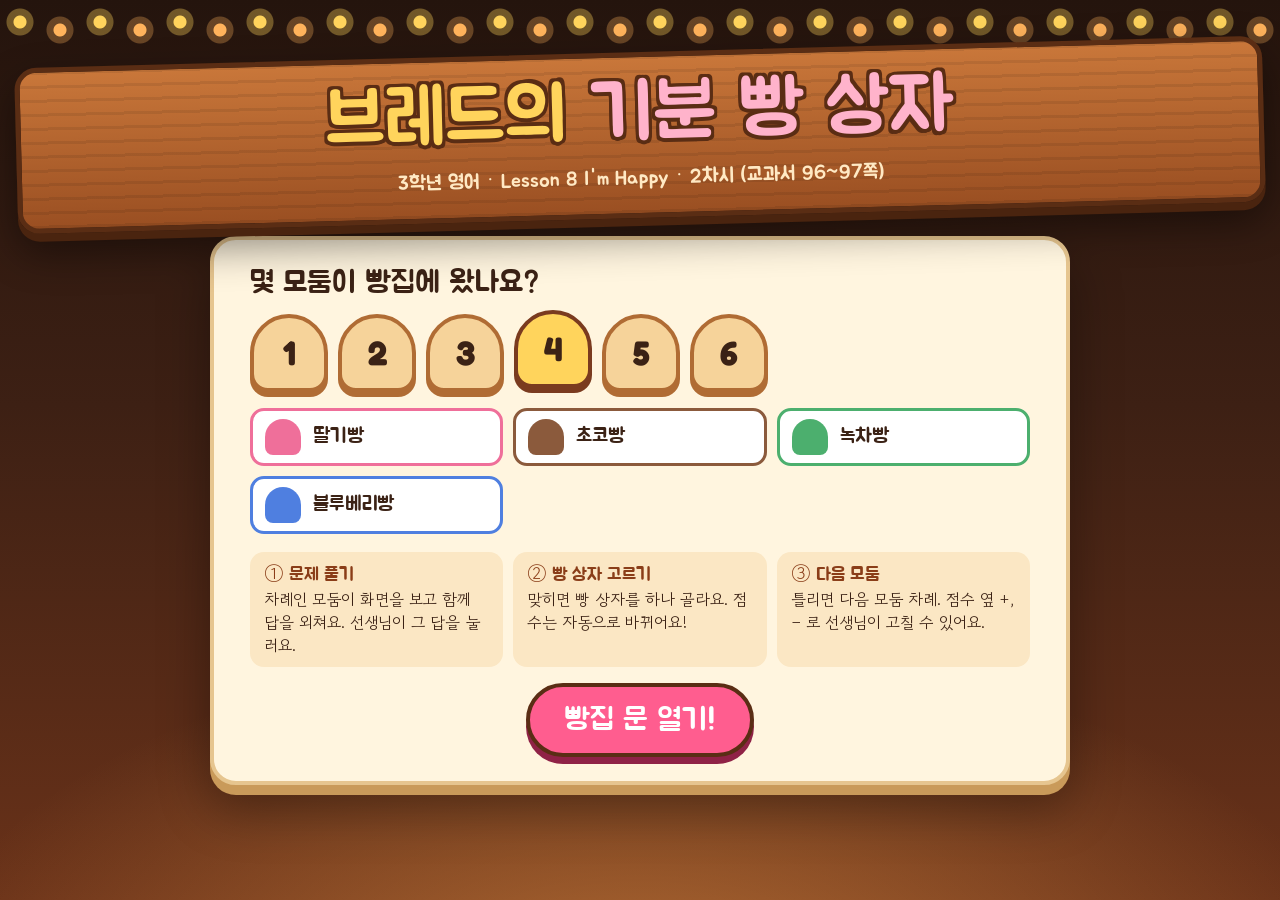
==== bread/index.html @ fdd4e578 "브레드의 기분 빵 상자: 3학년 Lesson 8 2차시 모둠 게임 (assets 폴더 이미지·소리 자동 반영) Co-Authored-By: Claude Opus 5.5 <norep" ====
<!doctype html>
<html lang="ko">
<head>
<meta charset="utf-8">
<meta name="viewport" content="width=device-width,initial-scale=1,viewport-fit=cover">
<title>브레드의 기분 빵 상자</title>
<link rel="preconnect" href="https://fonts.googleapis.com">
<link rel="preconnect" href="https://fonts.gstatic.com" crossorigin>
<link rel="stylesheet" href="https://fonts.googleapis.com/css2?family=Jua&family=Fredoka:wght@500;600;700&family=Gowun+Dodum&display=swap">
<style>
/* 이미지·소리 파일은 assets/ 폴더에 넣으면 자동으로 바뀝니다. 파일이 없으면 기본 디자인이 나옵니다. */
:root{
  --night:#2b1810;--crust:#a45a2a;--butter:#ffd45c;--cream:#fff5df;--ink:#3b2215;
  --berry:#ff5d8f;--mint:#2fbf83;--burn:#e0452f;
  --display:"Jua","Gowun Dodum",system-ui,sans-serif;
  --eng:"Fredoka","Jua",system-ui,sans-serif;
  --body:"Gowun Dodum","Jua",system-ui,sans-serif;
  color-scheme:dark;
}
*{box-sizing:border-box}
html,body{height:100%;margin:0}
body{background:var(--night);color:var(--cream);font-family:var(--body);overflow-x:hidden;
  padding-left:max(16px,env(safe-area-inset-left,0px));padding-right:max(16px,env(safe-area-inset-right,0px))}
button{font:inherit;cursor:pointer}
button:focus-visible,input:focus-visible{outline:4px solid var(--butter);outline-offset:3px}
img{max-width:100%}
[hidden]{display:none!important}

/* 배경 */
#bgLayer{position:fixed;inset:0;z-index:0;
  background:radial-gradient(ellipse 80% 55% at 50% 110%,rgba(255,170,80,.45),transparent 70%),linear-gradient(180deg,#24140d 0%,#3d2014 45%,#6a3219 100%);
  background-size:cover;background-position:center}
#bgLayer.img::after{content:"";position:absolute;inset:0;background:linear-gradient(180deg,rgba(20,10,5,.15),rgba(20,10,5,.35))}
.lights{position:fixed;inset:0 0 auto;height:46px;pointer-events:none;z-index:1;
  background:radial-gradient(circle at 20px 22px,var(--butter) 0 6px,rgba(255,212,92,.35) 7px 13px,transparent 14px) 0 0/80px 46px repeat-x,
   radial-gradient(circle at 60px 30px,#ffb35c 0 6px,rgba(255,179,92,.3) 7px 13px,transparent 14px) 0 0/80px 46px repeat-x}
body.hasBg .lights{display:none}

.screen{position:relative;z-index:2;max-width:1280px;margin:0 auto;padding-block:52px 24px;min-height:100%;display:flex;flex-direction:column;gap:18px}

/* 간판 / 로고 */
.sign{align-self:center;position:relative;padding:18px 40px 22px;border-radius:22px;
  background:repeating-linear-gradient(0deg,rgba(0,0,0,.08) 0 3px,transparent 3px 14px),linear-gradient(180deg,#c9773a,#9a4f22);
  border:5px solid #5a2d14;box-shadow:0 8px 0 #4a240f,0 18px 40px rgba(0,0,0,.45);text-align:center;transform:rotate(-1.5deg)}
.sign h1{margin:0;font-family:var(--display);font-weight:400;font-size:clamp(34px,6vw,76px);line-height:1.05;color:var(--butter);
  text-shadow:0 4px 0 #5a2d14,3px 0 0 #5a2d14,-3px 0 0 #5a2d14,0 -3px 0 #5a2d14,3px 3px 0 #5a2d14,-3px 3px 0 #5a2d14,3px -3px 0 #5a2d14,-3px -3px 0 #5a2d14}
.sign h1 .pink{color:#ffb3cb}
.sign p{margin:6px 0 0;font-family:var(--display);font-size:clamp(14px,1.8vw,20px);color:#ffe9c4}
.logoImg{align-self:center;max-height:32vh;max-width:min(760px,100%);border-radius:24px;filter:drop-shadow(0 12px 24px rgba(0,0,0,.45))}
.subLine{align-self:center;font-family:var(--display);font-size:clamp(16px,2vw,22px);background:rgba(43,24,16,.75);padding:6px 18px;border-radius:999px}

/* 설정 */
.panel{background:var(--cream);color:var(--ink);border-radius:26px;padding:24px clamp(16px,3vw,36px);border:4px solid #e6c58f;
  box-shadow:0 10px 0 #c99a5a,0 24px 50px rgba(0,0,0,.35);width:min(860px,100%);align-self:center}
.panel h2{font-family:var(--display);font-weight:400;font-size:clamp(22px,2.6vw,30px);margin:0 0 12px}
.countRow{display:flex;flex-wrap:wrap;gap:10px}
.countBtn{width:clamp(56px,8vw,78px);aspect-ratio:1;border-radius:50% 50% 18px 18px;border:4px solid #b06c34;background:#f6d39a;
  font-family:var(--eng);font-weight:700;font-size:clamp(24px,3vw,34px);color:var(--ink);box-shadow:0 5px 0 #b06c34}
.countBtn[aria-pressed="true"]{background:var(--butter);border-color:#7a3b1f;box-shadow:0 5px 0 #7a3b1f;transform:translateY(-4px)}
.names{display:grid;grid-template-columns:repeat(auto-fill,minmax(220px,1fr));gap:10px;margin-top:16px}
.names label{display:flex;align-items:center;gap:10px;background:#fff;border-radius:14px;padding:8px 12px;border:3px solid var(--c)}
.names .dot{width:36px;height:36px;border-radius:50% 50% 8px 8px;background:var(--c);flex:none;overflow:hidden;display:grid;place-items:center}
.names .dot img{width:100%;height:100%;object-fit:cover}
.names input{flex:1;min-width:0;border:0;font-family:var(--display);font-size:20px;color:var(--ink);background:transparent}
.rules{display:grid;grid-template-columns:repeat(auto-fit,minmax(200px,1fr));gap:10px;margin:18px 0 6px;padding:0;list-style:none}
.rules li{background:#fbe7c4;border-radius:14px;padding:10px 14px;font-size:16px;line-height:1.45}
.rules b{font-family:var(--display);font-weight:400;font-size:18px;display:block;color:#8a3d18}
.startRow{display:flex;flex-wrap:wrap;gap:12px;justify-content:center;margin-top:16px}
.bigBtn{font-family:var(--display);font-size:clamp(22px,2.6vw,30px);padding:14px 34px;border-radius:999px;border:4px solid #5a2d14;background:var(--berry);color:#fff;box-shadow:0 7px 0 #8f2246}
.bigBtn:active{transform:translateY(5px);box-shadow:0 2px 0 #8f2246}
.bigBtn.alt{background:#f6d39a;color:var(--ink);box-shadow:0 7px 0 #b06c34;border-color:#b06c34}

/* 게임 */
.topBar{display:flex;flex-wrap:wrap;align-items:center;justify-content:space-between;gap:10px}
.miniSign{font-family:var(--display);font-size:clamp(20px,2.4vw,28px);color:var(--butter);padding:6px 18px;border-radius:12px;
  background:linear-gradient(180deg,#c9773a,#9a4f22);border:3px solid #5a2d14;box-shadow:0 4px 0 #4a240f}
.miniSign img{display:block;height:56px;width:auto}
.miniSign.hasImg{padding:0;background:none;border:0;box-shadow:none}
.tools{display:flex;flex-wrap:wrap;gap:8px}
.tool{font-family:var(--display);font-size:17px;padding:8px 16px;border-radius:999px;border:3px solid #e6c58f;background:rgba(43,24,16,.7);color:var(--cream)}
.tool:hover{background:rgba(90,45,20,.85)}

.teams{display:grid;grid-template-columns:repeat(var(--n,4),minmax(0,1fr));gap:12px;margin-top:10px}
.team{position:relative;background:var(--c);color:#fff;border-radius:46% 46% 18px 18px/38% 38% 18px 18px;padding:12px 8px 10px;text-align:center;
  border:4px solid rgba(0,0,0,.25);box-shadow:0 6px 0 rgba(0,0,0,.3);transition:transform .2s,box-shadow .2s;min-width:0}
.team .tok{width:46px;height:46px;margin:0 auto 2px;border-radius:50%;overflow:hidden;background:rgba(255,255,255,.85);border:3px solid #fff}
.team .tok img{width:100%;height:100%;object-fit:cover}
.team .tName{font-family:var(--display);font-size:clamp(15px,1.6vw,21px);white-space:nowrap;overflow:hidden;text-overflow:ellipsis;text-shadow:0 2px 0 rgba(0,0,0,.25)}
.team .tScore{font-family:var(--eng);font-weight:700;font-size:clamp(34px,4.4vw,58px);line-height:1;font-variant-numeric:tabular-nums;text-shadow:0 3px 0 rgba(0,0,0,.25)}
.team .adj{display:flex;justify-content:center;gap:6px;margin-top:4px}
.team .adj button{width:30px;height:30px;border-radius:50%;border:2px solid rgba(255,255,255,.8);background:rgba(0,0,0,.18);color:#fff;font-family:var(--eng);font-weight:700;font-size:18px;line-height:1}
.team.now{transform:translateY(-8px) scale(1.04);box-shadow:0 0 0 5px var(--butter),0 0 34px 8px rgba(255,212,92,.65),0 10px 0 rgba(0,0,0,.3)}
.team.now::before{content:"우리 차례!";position:absolute;top:-16px;left:50%;transform:translateX(-50%);background:var(--butter);color:var(--ink);
  font-family:var(--display);font-size:15px;padding:2px 12px;border-radius:999px;white-space:nowrap;border:2px solid #5a2d14;z-index:2}
.pop{position:absolute;top:30%;left:50%;transform:translateX(-50%);font-family:var(--eng);font-weight:700;font-size:40px;color:var(--butter);
  text-shadow:0 3px 0 #5a2d14;pointer-events:none;animation:floatUp 1.2s ease-out forwards}
@keyframes floatUp{from{opacity:1;transform:translate(-50%,0)}to{opacity:0;transform:translate(-50%,-70px)}}

.stage{flex:1;display:flex;align-items:flex-start;justify-content:center}
.order{position:relative;width:min(1120px,100%);background:var(--cream);color:var(--ink);border-radius:26px;
  padding:20px clamp(16px,3vw,36px) 24px;border:4px solid #e6c58f;box-shadow:0 10px 0 #c99a5a,0 26px 60px rgba(0,0,0,.4);display:grid;gap:14px}
.qHead{display:flex;flex-wrap:wrap;align-items:center;gap:10px;justify-content:space-between}
.tag{font-family:var(--display);font-size:clamp(18px,2vw,24px);background:var(--c,#8a3d18);color:#fff;padding:5px 18px;border-radius:999px}
.qNo{font-family:var(--display);color:#9a6a45;font-size:18px}
.qMain{display:flex;gap:20px;align-items:center}
.host{flex:none;width:clamp(120px,15vw,200px);aspect-ratio:1;border-radius:24px;overflow:hidden;background:#fbe7c4;border:4px solid #e6c58f}
.host img{width:100%;height:100%;object-fit:cover}
.qBody{flex:1;min-width:0;display:grid;gap:10px}
.prompt{font-family:var(--display);font-size:clamp(26px,3.4vw,44px);line-height:1.3;text-align:center;text-wrap:balance;margin:0}
.prompt .en{font-family:var(--eng);font-weight:600}
.visual{display:flex;flex-wrap:wrap;justify-content:center;align-items:center;gap:4px;font-size:clamp(56px,8vw,104px);line-height:1.1;min-height:1.2em;text-align:center}
.visual.count{font-size:clamp(40px,5vw,62px);max-width:820px;margin:0 auto}
.visual.spell{font-family:var(--eng);font-weight:700;letter-spacing:.18em;font-size:clamp(48px,7vw,92px)}
.visual.word{font-family:var(--eng);font-weight:700;font-size:clamp(48px,7vw,88px);color:#8a3d18}
.listen{justify-self:center;font-family:var(--display);font-size:22px;padding:10px 26px;border-radius:999px;border:3px solid #5a2d14;background:var(--butter);color:var(--ink);box-shadow:0 5px 0 #b07a1c}
.said{text-align:center;font-family:var(--eng);font-weight:600;font-size:26px;color:#8a3d18}
.opts{display:grid;grid-template-columns:repeat(2,minmax(0,1fr));gap:12px}
.opt{display:flex;align-items:center;gap:14px;text-align:left;padding:14px 18px;border-radius:18px;border:4px solid #d9b07a;background:#fff;color:var(--ink);box-shadow:0 6px 0 #d9b07a;min-width:0}
.opt:hover{transform:translateY(-2px)}
.opt .k{flex:none;width:44px;height:44px;border-radius:50%;display:grid;place-items:center;font-family:var(--eng);font-weight:700;font-size:24px;color:#fff;background:var(--kc)}
.opt .v{font-family:var(--eng);font-weight:600;font-size:clamp(22px,2.7vw,34px);line-height:1.2;min-width:0;overflow-wrap:anywhere}
.opt .v.ko{font-family:var(--display);font-weight:400}
.opt .v.emo{font-size:clamp(40px,5vw,62px)}
.opt.right{background:#d8f7e8;border-color:var(--mint);box-shadow:0 6px 0 var(--mint)}
.opt.wrong{background:#ffe0da;border-color:var(--burn);box-shadow:0 6px 0 var(--burn);animation:shake .4s}
.opt.dim{opacity:.45}
.opts.locked .opt{pointer-events:none}
@keyframes shake{25%{transform:translateX(-8px)}50%{transform:translateX(8px)}75%{transform:translateX(-5px)}}
.result{display:flex;align-items:center;justify-content:center;gap:16px;flex-wrap:wrap}
.react{width:clamp(90px,10vw,140px);aspect-ratio:1;border-radius:20px;overflow:hidden}
.react img{width:100%;height:100%;object-fit:cover}
.verdict{font-family:var(--display);font-size:clamp(26px,3.4vw,40px);text-align:center;margin:0}
.verdict.good{color:var(--mint)}.verdict.bad{color:var(--burn)}
.qFoot{display:flex;flex-wrap:wrap;gap:10px;justify-content:center}
.small{font-family:var(--display);font-size:18px;padding:8px 18px;border-radius:999px;border:3px solid #d9b07a;background:#fbe7c4;color:var(--ink)}
.go{font-family:var(--display);font-size:clamp(20px,2.4vw,28px);padding:12px 30px;border-radius:999px;border:4px solid #5a2d14;background:var(--berry);color:#fff;box-shadow:0 6px 0 #8f2246}
.go.mint{background:var(--mint);box-shadow:0 6px 0 #1b7a52}

/* 상자 */
.overlay{position:fixed;inset:0;z-index:20;background:rgba(30,15,8,.88);background-size:cover;background-position:center;display:flex;align-items:center;justify-content:center;
  padding:max(16px,env(safe-area-inset-top,0px)) max(16px,env(safe-area-inset-right,0px)) max(16px,env(safe-area-inset-bottom,0px)) max(16px,env(safe-area-inset-left,0px));overflow-y:auto}
.overlay.img{background-blend-mode:multiply;background-color:rgba(60,30,15,.55)}
.ovInner{width:min(1100px,100%);display:flex;flex-direction:column;gap:18px;align-items:center}
.ovTitle{font-family:var(--display);font-size:clamp(28px,4vw,52px);color:var(--butter);text-align:center;margin:0;text-shadow:0 4px 0 #5a2d14}
.ovSub{font-family:var(--display);font-size:clamp(18px,2vw,26px);color:#ffe9c4;margin:0;text-align:center;text-shadow:0 2px 0 rgba(0,0,0,.5)}
.boxes{display:grid;grid-template-columns:repeat(3,minmax(0,1fr));gap:clamp(12px,2vw,26px);width:100%}
.box{position:relative;aspect-ratio:1/0.82;border:0;background:none;padding:0}
.box .body{position:absolute;inset:22% 4% 0;border-radius:12px;background:var(--bc);border:4px solid rgba(0,0,0,.28);box-shadow:0 8px 0 rgba(0,0,0,.3);
  background-image:linear-gradient(90deg,transparent 44%,rgba(255,255,255,.85) 44% 56%,transparent 56%)}
.box .lid{position:absolute;inset:8% 0 auto;height:22%;border-radius:10px;background:var(--bc);border:4px solid rgba(0,0,0,.28);filter:brightness(1.08);
  background-image:linear-gradient(90deg,transparent 44%,rgba(255,255,255,.85) 44% 56%,transparent 56%);transform-origin:50% 100%;transition:transform .5s cubic-bezier(.5,-.4,.4,1.4)}
.box .pic{position:absolute;inset:0;display:none}
.box .pic img{width:100%;height:100%;object-fit:contain;filter:drop-shadow(0 8px 10px rgba(0,0,0,.4))}
.box.useImg .body,.box.useImg .lid{display:none}
.box.useImg .pic{display:block}
.box .no{position:absolute;inset:22% 4% 0;display:grid;place-items:center;font-family:var(--eng);font-weight:700;font-size:clamp(40px,6vw,78px);color:#fff;text-shadow:0 4px 0 rgba(0,0,0,.45)}
.box.useImg .no{inset:auto auto 4% 50%;transform:translateX(-50%);width:clamp(46px,5vw,64px);height:clamp(46px,5vw,64px);border-radius:50%;background:var(--bc);border:4px solid #fff;font-size:clamp(24px,3vw,36px)}
.box .prz{position:absolute;inset:10% 15% 18%;display:none;place-items:center;font-size:clamp(46px,7vw,90px)}
.box .prz img{max-width:100%;max-height:100%;object-fit:contain;border-radius:18px}
.box.open .prz{display:grid}
.box.open .no{display:none}
.box:not([disabled]):hover .lid{transform:translateY(-6px) rotate(-3deg)}
.box:not([disabled]){animation:wobble 2.6s ease-in-out infinite}
.box:nth-child(2){animation-delay:.3s}.box:nth-child(3){animation-delay:.6s}.box:nth-child(4){animation-delay:.9s}.box:nth-child(5){animation-delay:1.2s}.box:nth-child(6){animation-delay:1.5s}
@keyframes wobble{0%,48%,60%,100%{transform:rotate(0)}52%{transform:rotate(-2deg)}56%{transform:rotate(2deg)}}
.box.open .lid{transform:translateY(-60%) rotate(-24deg)}
.box.peek{opacity:.5;filter:saturate(.4)}
.box .lbl{position:absolute;left:0;right:0;bottom:-8px;font-family:var(--display);font-size:clamp(14px,1.6vw,20px);color:#fff;text-shadow:0 2px 0 rgba(0,0,0,.6)}
.prize{background:var(--cream);color:var(--ink);border-radius:24px;padding:16px 28px;text-align:center;border:4px solid var(--butter);box-shadow:0 8px 0 #b07a1c;
  animation:popIn .45s cubic-bezier(.3,1.6,.5,1);display:flex;align-items:center;gap:18px}
.prize .pi{font-size:64px;line-height:1;width:110px;height:110px;display:grid;place-items:center;flex:none}
.prize .pi img{width:100%;height:100%;object-fit:contain;border-radius:16px}
.prize .pt{font-family:var(--display);font-size:clamp(30px,4vw,48px)}
.prize .pd{font-family:var(--display);font-size:20px;color:#8a3d18}
@keyframes popIn{from{transform:scale(.4);opacity:0}to{transform:scale(1);opacity:1}}
.pickRow{display:flex;flex-wrap:wrap;gap:12px;justify-content:center}
.pickBtn{position:relative;font-family:var(--display);font-size:clamp(16px,1.8vw,22px);padding:10px 16px;border-radius:18px;border:4px solid rgba(0,0,0,.3);background:var(--c);color:#fff;box-shadow:0 6px 0 rgba(0,0,0,.35);transition:transform .08s,box-shadow .08s}
.pickBtn span{font-family:var(--eng);font-weight:700;margin-left:8px}
.pickBtn.me{outline:4px dashed var(--butter);outline-offset:3px}
.pickBtn.hit{transform:scale(1.14);box-shadow:0 0 0 5px #fff,0 0 30px 8px rgba(255,212,92,.8)}
.pickBtn em{position:absolute;top:-22px;right:-8px;font-style:normal;font-family:var(--eng);font-weight:700;font-size:22px;color:var(--butter);background:#5a2d14;padding:0 10px;border-radius:999px}

/* 끝 */
.podium{display:flex;flex-wrap:wrap;justify-content:center;align-items:flex-end;gap:14px;width:100%}
.pod{width:min(170px,44vw);text-align:center}
.pod .bread{background:var(--c);border-radius:50% 50% 16px 16px/40% 40% 16px 16px;padding:16px 8px;border:4px solid rgba(0,0,0,.25);box-shadow:0 6px 0 rgba(0,0,0,.3)}
.pod .rank{font-family:var(--display);font-size:28px;color:var(--butter);text-shadow:0 3px 0 #5a2d14}
.pod .trophy{width:120px;margin:0 auto 6px}
.pod .nm{font-family:var(--display);font-size:20px}
.pod .sc{font-family:var(--eng);font-weight:700;font-size:44px;line-height:1}
.pod.first .bread{padding-block:34px;box-shadow:0 0 0 5px var(--butter),0 0 40px rgba(255,212,92,.7)}

/* 오프닝 영상 */
#introLayer{background:#000}
#introLayer video{max-width:100%;max-height:82vh;border-radius:18px}

.sprinkle{position:fixed;top:-20px;width:10px;height:22px;border-radius:6px;z-index:30;pointer-events:none;animation:fall linear forwards}
@keyframes fall{to{transform:translateY(110vh) rotate(720deg)}}
@media (max-width:760px){.opts{grid-template-columns:1fr}.teams{grid-template-columns:repeat(3,minmax(0,1fr))}.boxes{grid-template-columns:repeat(2,minmax(0,1fr))}.qMain{flex-direction:column}}
@media (prefers-reduced-motion:reduce){*,*::before,*::after{animation:none!important;transition:none!important}}
</style>
</head>
<body>
<div id="bgLayer"></div>
<div class="lights" aria-hidden="true"></div>

<section class="screen" id="setup">
  <div id="setupLogo"><div class="sign"><h1>브레드의 <span class="pink">기분 빵 상자</span></h1><p>3학년 영어 · Lesson 8 I'm Happy · 2차시 (교과서 96~97쪽)</p></div></div>
  <div class="panel">
    <h2>몇 모둠이 빵집에 왔나요?</h2>
    <div class="countRow" id="countRow" role="group" aria-label="모둠 수"></div>
    <div class="names" id="names"></div>
    <ul class="rules">
      <li><b>① 문제 풀기</b>차례인 모둠이 화면을 보고 함께 답을 외쳐요. 선생님이 그 답을 눌러요.</li>
      <li><b>② 빵 상자 고르기</b>맞히면 빵 상자를 하나 골라요. 점수는 자동으로 바뀌어요!</li>
      <li><b>③ 다음 모둠</b>틀리면 다음 모둠 차례. 점수 옆 +, − 로 선생님이 고칠 수 있어요.</li>
    </ul>
    <div class="startRow">
      <button class="bigBtn alt" id="introBtn" hidden>오프닝 영상</button>
      <button class="bigBtn alt" id="resumeBtn" hidden>지난 게임 이어 하기</button>
      <button class="bigBtn" id="startBtn">빵집 문 열기!</button>
    </div>
  </div>
</section>

<section class="screen" id="game" hidden>
  <div class="topBar">
    <div class="miniSign" id="miniSign">브레드의 기분 빵 상자</div>
    <div class="tools">
      <button class="tool" id="musicBtn">음악 끄기</button>
      <button class="tool" id="nextTeamBtn">차례 넘기기</button>
      <button class="tool" id="toSetupBtn">처음 화면</button>
      <button class="tool" id="endBtn">게임 끝내기</button>
    </div>
  </div>
  <div class="teams" id="teams"></div>
  <div class="stage">
    <article class="order">
      <div class="qHead"><span class="tag" id="qTag"></span><span class="qNo" id="qNo"></span></div>
      <div class="qMain">
        <div class="host" id="host" hidden></div>
        <div class="qBody">
          <p class="prompt" id="prompt"></p>
          <div class="visual" id="visual"></div>
          <button class="listen" id="listenBtn" hidden>🔊 다시 듣기</button>
          <div class="said" id="said" hidden></div>
        </div>
      </div>
      <div class="opts" id="opts"></div>
      <div class="result"><div class="react" id="react" hidden></div><p class="verdict" id="verdict"></p></div>
      <div class="qFoot" id="qFoot"></div>
    </article>
  </div>
</section>

<section class="screen" id="end" hidden>
  <div id="endLogo"><div class="sign"><h1>오늘의 <span class="pink">최고 빵집</span></h1><p>모두 맛있게 잘 구웠어요! I'm happy!</p></div></div>
  <div class="podium" id="podium"></div>
  <div class="startRow">
    <button class="bigBtn alt" id="backGameBtn">게임으로 돌아가기</button>
    <button class="bigBtn" id="newGameBtn">새 게임</button>
  </div>
</section>

<div class="overlay" id="boxLayer" hidden>
  <div class="ovInner">
    <h2 class="ovTitle" id="boxTitle"></h2>
    <p class="ovSub" id="boxSub"></p>
    <div class="boxes" id="boxes"></div>
    <div id="prizeArea" style="display:flex;flex-direction:column;gap:14px;align-items:center"></div>
  </div>
</div>

<div class="overlay" id="introLayer" hidden>
  <div class="ovInner">
    <video id="introVideo" playsinline></video>
    <button class="bigBtn" id="introSkip">건너뛰기</button>
  </div>
</div>

<script>
/* =========================================================
   파일 이름 목록 (assets 폴더) — 확장자는 png/jpg/webp, mp3/wav 아무거나
   ========================================================= */
const A='assets/';
const EXT_I=['png','jpg','jpeg','webp'],EXT_A=['mp3','wav','m4a','ogg'];

/* 문제 종류 — 주인공 이름을 넣은 문제 이름 */
const CAT={
 emotion:{t:'브레드의 손님 기분 읽기',c:'#ef6f9a',host:'q_emotion'},
 number:{t:'윌크의 빵 개수 세기',c:'#e8a91f',host:'q_number'},
 talk:{t:'초코의 말풍선 채우기',c:'#4f7fe0',host:'q_talk'},
 listen:{t:'소시지의 귓속말 듣기',c:'#9a62d6',host:'q_listen'},
 spell:{t:'브레드의 철자 다듬기',c:'#4caf6e',host:'q_spell'},
 meaning:{t:'윌크의 단어 사전',c:'#c56a2d',host:'q_meaning'},
 real:{t:'초코와 추석 놀이터 탐험',c:'#d6455f',host:'q_realtalk'},
 song:{t:'소시지의 노래방',c:'#2c9aa8',host:'q_song'},
 world:{t:'브레드의 세계 생일 여행',c:'#7a5230',host:'q_world'}
};
const TEAM_COLORS=['#ef6f9a','#8b5a3c','#4caf6e','#4f7fe0','#e8a91f','#9a62d6'];
const TEAM_DEFAULT=['딸기빵','초코빵','녹차빵','블루베리빵','치즈빵','고구마빵'];
const KEY_COLORS=['#ef6f9a','#4f7fe0','#e8a91f','#4caf6e'];
const VOICE={"I'm tired.":'voice_tired',"I'm angry.":'voice_angry',"I'm hungry.":'voice_hungry',"I'm sad.":'voice_sad',
 "I'm eight years old.":'voice_eight',"I'm six years old.":'voice_six',"How old are you?":'voice_howold'};

// [종류, 문제, 그림, 들려줄 말, 정답, 오답, 오답, 오답]
const Q=[
['emotion','손님의 기분은 어떨까요?','😊','','happy','sad','angry','tired'],
['emotion','손님의 기분은 어떨까요?','😢','','sad','happy','hungry','tired'],
['emotion','손님의 기분은 어떨까요?','😡','','angry','happy','sad','hungry'],
['emotion','손님의 상태는 어떨까요?','🥱','','tired','angry','happy','hungry'],
['emotion','꼬르륵~ 손님의 상태는?','😋🍔','','hungry','tired','sad','angry'],
['emotion','그림에 알맞은 문장은?','😴','',"I'm tired.","I'm happy.","I'm angry.","I'm hungry."],
['emotion','그림에 알맞은 문장은?','😭','',"I'm sad.","I'm hungry.","I'm happy.","I'm tired."],
['emotion','그림에 알맞은 문장은?','🥳🎂','',"I'm happy.","I'm sad.","I'm tired.","I'm angry."],
['emotion','그림에 알맞은 문장은?','😤','',"I'm angry.","I'm happy.","I'm hungry.","I'm sad."],
['number','크루아상은 몇 개일까요?','🥐×7','','seven','six','eight','nine'],
['number','컵케이크는 몇 개일까요?','🧁×9','','nine','ten','eight','seven'],
['number','도넛은 몇 개일까요?','🍩×6','','six','seven','eight','nine'],
['number','쿠키는 몇 개일까요?','🍪×10','','ten','nine','six','eight'],
['number','초가 몇 개? 몇 살일까요?','🕯️×8','',"I'm eight years old.","I'm six years old.","I'm ten years old.","I'm nine years old."],
['number','숫자를 영어로 말해요!','#7','','seven','six','ten','eight'],
['number','숫자를 영어로 말해요!','#9','','nine','six','ten','eight'],
['number','숫자를 영어로 말해요!','#6','','six','seven','nine','ten'],
['number','사과 10개를 두 친구에게 똑같이! 한 명에게 몇 개?','🍎×10','','five','two','ten','six'],
['talk',"A: <span class='en'>How old are you?</span><br>B: ______",'🎂','',"I'm nine years old.","I'm happy.","Thank you.","Happy birthday!"],
['talk',"A: <span class='en'>I'm hungry.</span><br>B: (나도 배고파!) ______",'🍙','',"I'm hungry, too.","I'm tired, too.","I'm sad.","Thank you."],
['talk',"A: <span class='en'>I'm tired.</span><br>B: (나도 피곤해!) ______",'💤','',"I'm tired, too.","I'm happy, too.","I'm angry.","How old are you?"],
['talk',"A: <span class='en'>I'm happy.</span><br>B: (나도 행복해!) ______",'😊','',"I'm happy, too.","I'm sad, too.","I'm hungry, too.","I'm ten years old."],
['talk',"A: ______<br>B: <span class='en'>I'm seven years old.</span>",'❓','',"How old are you?","Happy birthday!","I'm hungry.","Thank you."],
['talk',"A: <span class='en'>Happy birthday!</span><br>B: <span class='en'>Thank you. I'm ______.</span>",'🎁','','happy','sad','angry','tired'],
['listen','잘 듣고 알맞은 얼굴을 골라요!','🔊',"I'm tired.",'🥱','😊','😡','😢'],
['listen','잘 듣고 알맞은 얼굴을 골라요!','🔊',"I'm angry.",'😡','😊','🥱','😢'],
['listen','잘 듣고 알맞은 얼굴을 골라요!','🔊',"I'm hungry.",'😋','😢','😡','🥱'],
['listen','잘 듣고 알맞은 얼굴을 골라요!','🔊',"I'm sad.",'😢','😊','😡','😋'],
['listen','잘 듣고 몇 살인지 골라요!','🔊',"I'm eight years old.",'8','6','9','10'],
['listen','잘 듣고 몇 살인지 골라요!','🔊',"I'm six years old.",'6','7','8','10'],
['listen','잘 듣고 이 말의 뜻을 골라요!','🔊',"How old are you?",'너는 몇 살이니?','너는 기분이 어때?','생일 축하해!','나는 배고파.'],
['spell','빈칸에 들어갈 알파벳은?','h _ n g r y','','u','a','o','e'],
['spell','빈칸에 들어갈 알파벳은?','t i r _ d','','e','a','i','o'],
['spell','빈칸에 들어갈 알파벳은?','s _ v e n','','e','i','a','u'],
['spell','빈칸에 들어갈 알파벳은?','a n _ r y','','g','j','k','p'],
['meaning','이 단어의 뜻은?','@tired','','피곤한','배고픈','화난','슬픈'],
['meaning','이 단어의 뜻은?','@hungry','','배고픈','행복한','피곤한','화난'],
['meaning','이 단어의 뜻은?','@angry','','화난','슬픈','배고픈','행복한'],
['real','레오는 제기를 몇 번 찼을까요?','🦶','','ten','seven','nine','six'],
['real',"진행 요원: <span class='en'>How old are you?</span><br>레오: <span class='en'>I'm ______ years old.</span>",'👦','','nine','seven','ten','eight'],
['real','레오 여동생은 몇 살이라고 했나요?','👧','','seven','nine','six','ten'],
['real',"제기차기가 끝난 뒤 하나 여동생:<br><span class='en'>I'm hungry, too. I'm ______.</span>",'👧','','tired','happy','angry','sad'],
['real','선물(윷놀이 세트)을 받은 레오는 뭐라고 했나요?','🎁','',"Wow, thank you! I'm happy.","I'm sad.","I'm angry.","I'm seven years old."],
['real','하나가 떡 가게에서 좋아하냐고 물어본 것은?','🏮','','송편 (songpyeon)','케이크','피자','아이스크림'],
['song',"노래 속 행복한 괴물:<br><span class='en'>Seven, seven. I'm ______ years old.</span>",'🎵','','seven','six','eight','ten'],
['song','노래 속 배고픈(hungry) 괴물은 몇 살?','🎵','','ten','seven','nine','eight'],
['world','우리나라에서 생일에 먹는 국은?','🍲','','미역국','된장국','떡국','김치찌개'],
['world','호주 생일 파티에 나오는, 식빵에 버터를 바르고 알록달록 설탕을 뿌린 빵은?','🍞','','페어리브레드','바게트','크루아상','마카롱'],
['world','캐나다에서는 생일을 맞은 아이의 코에 무엇을 바를까요?','👃','','버터','케첩','치약','물감'],
['world','멕시코 생일 파티에서 막대로 쳐서 사탕을 꺼내는 종이 인형은?','🎉','','피냐타','마트료시카','곰 인형','허수아비']
];

const PRIZES=[
 {k:'p1',w:4,ic:'🥐',t:'+1점',d:'브레드가 크루아상을 구워 줬어요!'},
 {k:'p2',w:3,ic:'🍰',t:'+2점',d:'윌크가 딸기 케이크를 배달했어요!'},
 {k:'p3',w:1,ic:'🎂',t:'+3점',d:'초코가 왕 생일 케이크를 가져왔어요!'},
 {k:'x2',w:1,ic:'✨',t:'점수 2배!',d:'반죽이 두 배로 부풀었어요!'},
 {k:'steal',w:2,ic:'🧺',t:'1점 가져오기',d:'소시지가 몰래 빵 하나를 가져와요!'},
 {k:'stealTop',w:1,ic:'🥖',t:'1등 빵 1점 쏙!',d:'1등 모둠에게서 1점을 가져와요'},
 {k:'swap',w:1,ic:'🔄',t:'점수 바꾸기',d:'무작위 모둠과 점수가 바뀌어요'},
 {k:'swapTop',w:1,ic:'👑',t:'1등과 바꾸기',d:'1등 모둠과 점수가 바뀌어요'},
 {k:'swapLow',w:1,ic:'🌀',t:'꼴등과 바꾸기',d:'으악! 꼴등 모둠과 점수가 바뀌어요'},
 {k:'all',w:1,ic:'🎁',t:'모두 +1점',d:'빵집에서 모든 모둠에게 빵을 쏴요!'},
 {k:'m1',w:2,ic:'🔥',t:'−1점',d:'앗, 오븐에서 빵이 탔어요!'},
 {k:'zero',w:2,ic:'📦',t:'꽝!',d:'텅 빈 상자예요'},
 {k:'again',w:1,ic:'🔔',t:'한 번 더!',d:'우리 모둠이 한 문제 더 풀어요'}
];
const BOX_COLORS=['#ef8fb0','#f2b94a','#7cc6a0','#8fb0f0','#c99af0','#f08a5d'];

/* ---------- 파일 불러오기 (없으면 기본 디자인) ---------- */
const IMG={},AUD={};
function probe(name){if(IMG[name])return IMG[name];
  return IMG[name]=new Promise(res=>{let i=0;const t=()=>{if(i>=EXT_I.length)return res(null);const u=A+name+'.'+EXT_I[i++];const im=new Image();im.onload=()=>res(u);im.onerror=t;im.src=u};t();});}
function probeA(name){if(AUD[name])return AUD[name];
  return AUD[name]=new Promise(res=>{let i=0;const t=()=>{if(i>=EXT_A.length)return res(null);const u=A+name+'.'+EXT_A[i++];const a=new Audio();
    const ok=()=>{off();res(u)},bad=()=>{off();t()};const off=()=>{a.removeEventListener('canplay',ok);a.removeEventListener('error',bad)};
    a.addEventListener('canplay',ok);a.addEventListener('error',bad);a.preload='auto';a.src=u;a.load()};t();});}
function art(el,name,onOk){probe(name).then(u=>{if(!u)return;el.innerHTML=`<img src="${u}" alt="">`;el.classList.add('hasImg');el.hidden=false;onOk&&onOk(u)})}

/* 배경 */
const BG={setup:'bg_lobby',game:'bg_game',end:'bg_ending'};
function setBg(screen){probe(BG[screen]).then(u=>{const l=document.getElementById('bgLayer');
  if(u){l.style.backgroundImage=`url("${u}")`;l.classList.add('img');document.body.classList.add('hasBg')}
  else{l.style.backgroundImage='';l.classList.remove('img');document.body.classList.remove('hasBg')}})}

/* ---------- 소리 ---------- */
let soundOn=true,musicOn=true,bgm=null,bgmName=null,ac=null;
function tone(seq){if(!soundOn)return;try{ac=ac||new (window.AudioContext||window.webkitAudioContext)();let t=ac.currentTime;
  seq.forEach(([f,d,type])=>{const o=ac.createOscillator(),g=ac.createGain();o.type=type||'triangle';o.frequency.value=f;
   g.gain.setValueAtTime(.0001,t);g.gain.exponentialRampToValueAtTime(.22,t+.02);g.gain.exponentialRampToValueAtTime(.0001,t+d);
   o.connect(g).connect(ac.destination);o.start(t);o.stop(t+d+.05);t+=d*.85;});}catch(e){}}
const FALLBACK={
 sfx_click:()=>tone([[900,.05]]),
 sfx_correct:()=>tone([[660,.14],[880,.14],[1320,.3]]),
 sfx_wrong:()=>tone([[300,.2,'sawtooth'],[220,.35,'sawtooth']]),
 sfx_box_open:()=>tone([[520,.1],[780,.1],[1040,.1],[1560,.3]]),
 sfx_good:()=>tone([[784,.12],[988,.12],[1175,.25]]),
 sfx_bad:()=>tone([[400,.15,'square'],[300,.15,'square'],[200,.3,'square']]),
 sfx_swap:()=>tone([[500,.08],[700,.08],[500,.08],[700,.15]]),
 sfx_roulette:()=>tone([[1000,.04]]),
 sfx_fanfare:()=>tone([[523,.15],[659,.15],[784,.15],[1047,.5]]),
 sfx_turn:()=>tone([[600,.08],[800,.12]])
};
async function sfx(name){if(!soundOn)return;const u=await probeA(name);
  if(u){const a=new Audio(u);a.volume=.9;a.play().catch(()=>{})}else FALLBACK[name]&&FALLBACK[name]();}
async function playBgm(name){if(bgmName===name&&bgm&&!bgm.paused)return;bgmName=name;
  if(bgm){bgm.pause();bgm=null}if(!musicOn)return;const u=await probeA(name);if(!u||bgmName!==name)return;
  bgm=new Audio(u);bgm.loop=true;bgm.volume=.3;bgm.play().catch(()=>{});}
function duck(on){if(bgm)bgm.volume=on?.08:.3}
async function speakQ(text){duck(true);const f=VOICE[text];const u=f?await probeA(f):null;
  if(u){const a=new Audio(u);a.onended=()=>duck(false);a.play().catch(()=>duck(false));return;}
  try{speechSynthesis.cancel();const ut=new SpeechSynthesisUtterance(text);ut.lang='en-US';ut.rate=.8;
    const v=speechSynthesis.getVoices().find(v=>/en[-_]US/i.test(v.lang));if(v)ut.voice=v;ut.onend=()=>duck(false);speechSynthesis.speak(ut)}catch(e){duck(false)}}
document.getElementById('musicBtn').onclick=()=>{musicOn=!musicOn;document.getElementById('musicBtn').textContent=musicOn?'음악 끄기':'음악 켜기';
  if(!musicOn&&bgm){bgm.pause();bgm=null}else{const n=bgmName;bgmName=null;playBgm(n||'bgm_game')}};

function sprinkle(n=60){if(matchMedia('(prefers-reduced-motion: reduce)').matches)return;
  const cs=['#ff5d8f','#ffd45c','#2fbf83','#4f7fe0','#fff5df','#c99af0'];
  for(let i=0;i<n;i++){const d=document.createElement('div');d.className='sprinkle';d.style.left=Math.random()*100+'vw';
   d.style.background=cs[i%cs.length];d.style.animationDuration=(1.4+Math.random()*1.6)+'s';d.style.animationDelay=(Math.random()*.4)+'s';
   document.body.appendChild(d);setTimeout(()=>d.remove(),3600);}}

/* ---------- 상태 ---------- */
const SAVE='breadBox_v1';
let S={n:4,names:TEAM_DEFAULT.slice(),scores:[0,0,0,0,0,0],turn:0,deck:[],qCount:0,cur:null,curDone:false};
let opts=[],answered=false,boxDone=false,boxSet=[];
const $=id=>document.getElementById(id);
function save(){try{localStorage.setItem(SAVE,JSON.stringify(S))}catch(e){}}
function load(){try{const v=localStorage.getItem(SAVE);return v?JSON.parse(v):null}catch(e){return null}}
function shuffle(a){for(let i=a.length-1;i>0;i--){const j=Math.floor(Math.random()*(i+1));[a[i],a[j]]=[a[j],a[i]]}return a}
function esc(s){return String(s).replace(/[&<>"]/g,c=>({'&':'&amp;','<':'&lt;','>':'&gt;','"':'&quot;'}[c]))}
function show(id){['setup','game','end'].forEach(s=>$(s).hidden=s!==id);setBg(id);window.scrollTo(0,0);
  playBgm(id==='setup'?'bgm_lobby':id==='game'?'bgm_game':'bgm_ending');}

/* 로고 */
probe('logo_title').then(u=>{if(!u)return;
  $('setupLogo').innerHTML=`<img class="logoImg" src="${u}" alt="브레드의 기분 빵 상자"><div class="subLine" style="margin-top:10px;text-align:center">3학년 영어 · Lesson 8 I'm Happy · 2차시</div>`;
  $('setupLogo').style.cssText='display:flex;flex-direction:column;align-items:center';
  $('miniSign').innerHTML=`<img src="${u}" alt="브레드의 기분 빵 상자">`;$('miniSign').classList.add('hasImg');});
probe('logo_ending').then(u=>{if(u)$('endLogo').innerHTML=`<img class="logoImg" src="${u}" alt="오늘의 최고 빵집">`;});

/* 오프닝 영상 */
(function(){const v=document.createElement('video');v.preload='metadata';
  v.onloadedmetadata=()=>{$('introBtn').hidden=false;$('introVideo').src=A+'intro.mp4'};v.src=A+'intro.mp4';})();
$('introBtn').onclick=()=>{if(bgm)bgm.pause();$('introLayer').hidden=false;const v=$('introVideo');v.currentTime=0;v.play().catch(()=>{})};
function closeIntro(){const v=$('introVideo');v.pause();$('introLayer').hidden=true;if(bgm&&musicOn)bgm.play().catch(()=>{})}
$('introSkip').onclick=closeIntro;$('introVideo').onended=closeIntro;

/* ---------- 설정 ---------- */
function renderSetup(){
  const cr=$('countRow');cr.innerHTML='';
  for(let i=1;i<=6;i++){const b=document.createElement('button');b.className='countBtn';b.id='cnt'+i;b.textContent=i;
    b.setAttribute('aria-pressed',i===S.n);b.onclick=()=>{S.n=i;sfx('sfx_click');renderSetup()};cr.appendChild(b);}
  const nm=$('names');nm.innerHTML='';
  for(let i=0;i<S.n;i++){const l=document.createElement('label');l.style.setProperty('--c',TEAM_COLORS[i]);
    l.innerHTML=`<span class="dot" id="dot${i}"></span><input id="tn${i}" maxlength="10" value="${esc(S.names[i])}" aria-label="${i+1}모둠 이름">`;
    l.querySelector('input').oninput=e=>{S.names[i]=e.target.value||TEAM_DEFAULT[i]};nm.appendChild(l);art(l.querySelector('.dot'),'team_'+(i+1));}
  const old=load();$('resumeBtn').hidden=!(old&&old.qCount>0);
}
$('startBtn').onclick=()=>{for(let i=0;i<S.n;i++){const v=$('tn'+i).value.trim();S.names[i]=v||TEAM_DEFAULT[i];}
  S.scores=[0,0,0,0,0,0];S.turn=0;S.deck=[];S.qCount=0;S.cur=null;S.curDone=false;sfx('sfx_fanfare');startGame();};
$('resumeBtn').onclick=()=>{const o=load();if(o){S=o;startGame(true)}};
document.addEventListener('pointerdown',function first(){document.removeEventListener('pointerdown',first);if(!$('setup').hidden)playBgm('bgm_lobby')});

/* ---------- 게임 ---------- */
function startGame(resume){show('game');renderTeams();if(resume&&S.cur!=null&&!S.curDone)drawQuestion(S.cur);else nextQuestion();}
function renderTeams(pops){
  const t=$('teams');t.style.setProperty('--n',S.n);t.innerHTML='';
  for(let i=0;i<S.n;i++){const d=document.createElement('div');d.className='team'+(i===S.turn?' now':'');d.style.setProperty('--c',TEAM_COLORS[i]);
    d.innerHTML=`<div class="tok" hidden></div><div class="tName">${i+1}. ${esc(S.names[i])}</div><div class="tScore">${S.scores[i]}</div>
      <div class="adj"><button aria-label="${i+1}모둠 1점 빼기" data-i="${i}" data-d="-1">−</button><button aria-label="${i+1}모둠 1점 더하기" data-i="${i}" data-d="1">+</button></div>`;
    art(d.querySelector('.tok'),'team_'+(i+1));
    d.addEventListener('dblclick',()=>{S.turn=i;save();renderTeams()});
    if(pops&&pops[i]){const p=document.createElement('div');p.className='pop';p.textContent=pops[i];d.appendChild(p);}
    t.appendChild(d);}
  t.querySelectorAll('.adj button').forEach(b=>b.onclick=e=>{e.stopPropagation();const i=+b.dataset.i,dd=+b.dataset.d;
    S.scores[i]=Math.max(0,S.scores[i]+dd);save();sfx('sfx_click');renderTeams({[i]:dd>0?'+1':'−1'})});
}
function nextQuestion(){if(!S.deck.length)S.deck=shuffle(Q.map((_,i)=>i));S.cur=S.deck.pop();S.curDone=false;S.qCount++;save();drawQuestion(S.cur);}
function drawQuestion(qi){
  answered=false;const [cat,prompt,vis,say,ans,...wr]=Q[qi];const C=CAT[cat];
  $('qTag').textContent=C.t;$('qTag').style.setProperty('--c',C.c);$('qNo').textContent=`주문서 ${S.qCount}번`;
  const h=$('host');h.hidden=true;h.innerHTML='';art(h,C.host);
  $('prompt').innerHTML=prompt;
  const v=$('visual');v.className='visual';
  if(vis.includes('×')){const [e,n]=vis.split('×');v.classList.add('count');v.innerHTML=Array(+n).fill(`<span>${e}</span>`).join('');}
  else if(vis[0]==='#'){v.classList.add('word');v.textContent=vis.slice(1);}
  else if(vis[0]==='@'){v.classList.add('word');v.textContent=vis.slice(1);}
  else if(cat==='spell'){v.classList.add('spell');v.textContent=vis;}
  else v.textContent=vis;
  $('listenBtn').hidden=!say;$('said').hidden=true;$('said').textContent=say;
  if(say){$('listenBtn').onclick=()=>speakQ(say);setTimeout(()=>speakQ(say),400);}
  opts=shuffle([ans,...wr]);
  const box=$('opts');box.className='opts';box.innerHTML='';
  opts.forEach((o,i)=>{const b=document.createElement('button');b.className='opt';b.id='opt'+i;b.style.setProperty('--kc',KEY_COLORS[i]);
    const cls=/^\p{Extended_Pictographic}/u.test(o)?' emo':/[가-힣]/.test(o)?' ko':'';
    b.innerHTML=`<span class="k">${'ABCD'[i]}</span><span class="v${cls}">${esc(o)}</span>`;b.onclick=()=>choose(i);box.appendChild(b);});
  $('verdict').textContent='';$('verdict').className='verdict';$('react').hidden=true;$('react').innerHTML='';
  $('qFoot').innerHTML='';
  const skip=document.createElement('button');skip.className='small';skip.textContent='문제 바꾸기';skip.onclick=()=>{S.qCount--;nextQuestion()};
  const reveal=document.createElement('button');reveal.className='small';reveal.textContent='정답 보여 주기';reveal.onclick=()=>finishWrong(-1);
  $('qFoot').append(skip,reveal);
}
function markAnswer(){const ans=Q[S.cur][4];opts.forEach((o,i)=>$('opt'+i).classList.add(o===ans?'right':'dim'));
  $('opts').classList.add('locked');if(Q[S.cur][3])$('said').hidden=false;}
function choose(i){if(answered)return;answered=true;
  if(opts[i]===Q[S.cur][4]){markAnswer();$('opt'+i).classList.remove('dim');
    $('verdict').textContent='딩동댕! 정답이에요!';$('verdict').className='verdict good';sfx('sfx_correct');sprinkle(50);art($('react'),'react_correct');
    S.curDone=true;save();$('qFoot').innerHTML='';
    const g=document.createElement('button');g.className='go';g.textContent='빵 상자 고르러 가기 →';g.onclick=openBoxes;$('qFoot').append(g);
  }else finishWrong(i);}
function finishWrong(i){answered=true;markAnswer();
  if(i>=0){const b=$('opt'+i);b.classList.remove('dim');b.classList.add('wrong');sfx('sfx_wrong');art($('react'),'react_wrong');
    $('verdict').textContent='아쉬워요! 정답은 초록색이에요.';}else $('verdict').textContent='정답은 초록색이에요.';
  $('verdict').className='verdict bad';S.curDone=true;save();$('qFoot').innerHTML='';
  const g=document.createElement('button');g.className='go mint';g.textContent='다음 모둠 차례 →';g.onclick=()=>{advance();nextQuestion()};$('qFoot').append(g);}
function advance(){S.turn=(S.turn+1)%S.n;save();renderTeams();sfx('sfx_turn');}
$('nextTeamBtn').onclick=()=>{advance();if(answered)nextQuestion();};

/* ---------- 빵 상자 ---------- */
function pickPrize(){const tot=PRIZES.reduce((a,p)=>a+p.w,0);let r=Math.random()*tot;for(const p of PRIZES){if((r-=p.w)<0)return p}return PRIZES[0]}
function prizeArt(el,p){el.textContent=p.ic;art(el,'prize_'+p.k);}
function openBoxes(){
  boxDone=false;boxSet=Array.from({length:6},pickPrize);
  if(S.n===1)boxSet=boxSet.map(p=>['steal','stealTop','swap','swapTop','swapLow','all'].includes(p.k)?PRIZES[0]:p);
  $('boxTitle').textContent=`${S.names[S.turn]}, 빵 상자를 하나 골라요!`;$('boxSub').textContent='맛있는 빵일까, 탄 빵일까?';$('boxSub').hidden=false;
  const bx=$('boxes');bx.innerHTML='';
  boxSet.forEach((p,i)=>{const b=document.createElement('button');b.className='box';b.id='box'+i;b.style.setProperty('--bc',BOX_COLORS[i]);b.setAttribute('aria-label',`${i+1}번 상자`);
    b.innerHTML=`<div class="body"></div><div class="lid"></div><div class="pic"></div><div class="no">${i+1}</div><div class="prz"></div><div class="lbl"></div>`;
    b.onclick=()=>pickBox(i);bx.appendChild(b);
    probe('box_closed').then(u=>{if(u){b.classList.add('useImg');b.querySelector('.pic').innerHTML=`<img src="${u}" alt="">`}});});
  $('prizeArea').innerHTML='';
  probe('bg_box').then(u=>{const L=$('boxLayer');if(u){L.style.backgroundImage=`url("${u}")`;L.classList.add('img')}});
  $('boxLayer').hidden=false;sfx('sfx_turn');
}
function revealBox(b,p){b.classList.add('open');prizeArt(b.querySelector('.prz'),p);b.querySelector('.lbl').textContent=p.t;
  probe('box_open').then(u=>{if(u&&b.classList.contains('useImg'))b.querySelector('.pic').innerHTML=`<img src="${u}" alt="">`});}
function pickBox(i){if(boxDone)return;boxDone=true;const p=boxSet[i];sfx('sfx_box_open');
  document.querySelectorAll('.box').forEach((b,j)=>{b.disabled=true;if(j===i)revealBox(b,p)});
  setTimeout(()=>{
    document.querySelectorAll('.box').forEach((b,j)=>{if(j!==i){b.classList.add('peek');revealBox(b,boxSet[j])}});
    $('boxSub').hidden=true;
    const pa=$('prizeArea');pa.innerHTML=`<div class="prize"><div class="pi" id="prizeIc"></div><div><div class="pt">${p.t}</div><div class="pd">${p.d}</div></div></div>`;
    prizeArt($('prizeIc'),p);applyPrize(p);
  },700);
}
function nextBtn(label,fn,cls){const g=document.createElement('button');g.className='go'+(cls?' '+cls:'');g.textContent=label;g.onclick=fn;$('prizeArea').append(g)}
function closeBoxes(again){$('boxLayer').hidden=true;if(!again)advance();else renderTeams();nextQuestion();}
const GOOD=['p1','p2','p3','x2','all','again','steal','stealTop'];
function applyPrize(p){
  const me=S.turn,pops={};
  const done=shown=>{save();renderTeams(pops);if(!shown&&S.n>1)$('prizeArea').append(miniBoard(pops));
    nextBtn(p.k==='again'?'한 문제 더 풀기 →':'다음 모둠 차례 →',()=>closeBoxes(p.k==='again'),'mint')};
  const good=n=>{sfx('sfx_good');sprinkle(n)};
  switch(p.k){
    case 'p1':S.scores[me]+=1;pops[me]='+1';good(30);done();break;
    case 'p2':S.scores[me]+=2;pops[me]='+2';good(45);done();break;
    case 'p3':S.scores[me]+=3;pops[me]='+3';good(80);done();break;
    case 'x2':{const add=Math.max(1,S.scores[me]);S.scores[me]+=add;pops[me]='+'+add;good(70);done();break;}
    case 'all':for(let i=0;i<S.n;i++){S.scores[i]+=1;pops[i]='+1'}good(60);done();break;
    case 'm1':if(S.scores[me]>0){S.scores[me]-=1;pops[me]='−1'}sfx('sfx_bad');done();break;
    case 'zero':sfx('sfx_bad');done();break;
    case 'again':good(30);done();break;
    default:autoTarget(p,done,pops);
  }
}
function miniBoard(pops,hi){
  const row=document.createElement('div');row.className='pickRow';
  for(let i=0;i<S.n;i++){const b=document.createElement('div');b.className='pickBtn'+(i===S.turn?' me':'')+(i===hi?' hit':'');
    b.id='mb'+i;b.style.setProperty('--c',TEAM_COLORS[i]);
    b.innerHTML=`${esc(S.names[i])}<span>${S.scores[i]}점</span>`+(pops&&pops[i]?`<em>${pops[i]}</em>`:'');row.append(b);}
  return row;
}
function others(){return [...Array(S.n).keys()].filter(i=>i!==S.turn)}
function findTarget(k){
  const me=S.turn,o=others();if(!o.length)return -1;const rnd=a=>a[Math.floor(Math.random()*a.length)];
  if(k==='steal'){const has=o.filter(i=>S.scores[i]>0);return has.length?rnd(has):-1;}
  if(k==='swap')return rnd(o);
  if(k==='stealTop'){const mx=Math.max(...o.map(i=>S.scores[i]));return mx>0?rnd(o.filter(i=>S.scores[i]===mx)):-1;}
  if(k==='swapTop'){const mx=Math.max(...o.map(i=>S.scores[i]));return mx>S.scores[me]?rnd(o.filter(i=>S.scores[i]===mx)):-1;}
  if(k==='swapLow'){const mn=Math.min(...o.map(i=>S.scores[i]));return mn<S.scores[me]?rnd(o.filter(i=>S.scores[i]===mn)):-1;}
  return -1;
}
function autoTarget(p,done,pops){
  const me=S.turn,pa=$('prizeArea'),t=findTarget(p.k);
  const msg=document.createElement('p');msg.className='ovSub';
  if(t<0){
    if(p.k==='swapLow'){msg.textContent='휴~ 우리가 이미 제일 낮아서 그대로예요!';pa.append(msg);done();return;}
    S.scores[me]+=1;pops[me]='+1';msg.textContent=p.k==='swapTop'?'우리가 이미 1등! 대신 +1점!':'가져올 빵이 없어서 대신 +1점!';
    pa.append(msg);sfx('sfx_good');sprinkle(30);done();return;}
  msg.textContent='두구두구… 어느 모둠일까?';
  const board=miniBoard();pa.append(msg,board);
  const cand=others(),reduce=matchMedia('(prefers-reduced-motion: reduce)').matches;
  let step=0;const total=reduce?0:14+Math.floor(Math.random()*cand.length);
  const tick=()=>{const cur=cand[step%cand.length];
    board.querySelectorAll('.pickBtn').forEach(b=>b.classList.remove('hit'));board.querySelector('#mb'+cur).classList.add('hit');sfx('sfx_roulette');
    if(step>=total&&cur===t){setTimeout(finish,450);return;}step++;setTimeout(tick,50+step*7);};
  const finish=()=>{const nm=S.names[t];
    if(p.k==='steal'||p.k==='stealTop'){S.scores[t]-=1;S.scores[me]+=1;pops[t]='−1';pops[me]='+1';msg.textContent=`${nm}에게서 빵 1점을 가져왔어요!`;sfx('sfx_good');}
    else{const a=S.scores[me],b=S.scores[t];S.scores[me]=b;S.scores[t]=a;
      pops[me]=(b>=a?'+':'−')+Math.abs(b-a);pops[t]=(a>=b?'+':'−')+Math.abs(a-b);
      msg.textContent=`${nm}와(과) 점수가 바뀌었어요! (${a}점 ⇄ ${b}점)`;sfx('sfx_swap');}
    board.replaceWith(miniBoard(pops,t));if(S.scores[me]>=S.scores[t])sprinkle(50);done(true);};
  tick();
}

/* ---------- 끝 ---------- */
$('endBtn').onclick=()=>{
  const order=[...Array(S.n).keys()].sort((a,b)=>S.scores[b]-S.scores[a]);
  const pd=$('podium');pd.innerHTML='';let rank=0,prev=null;
  order.forEach((i,k)=>{if(S.scores[i]!==prev){rank=k+1;prev=S.scores[i]}
    const d=document.createElement('div');d.className='pod'+(rank===1?' first':'');d.style.setProperty('--c',TEAM_COLORS[i]);
    d.innerHTML=(rank===1?'<div class="trophy" hidden></div>':'')+`<div class="rank">${rank}등</div><div class="bread"><div class="nm">${esc(S.names[i])}</div><div class="sc">${S.scores[i]}</div></div>`;
    pd.append(d);const tr=d.querySelector('.trophy');if(tr)art(tr,'trophy');});
  show('end');sfx('sfx_fanfare');sprinkle(120);
};
$('backGameBtn').onclick=()=>{show('game');renderTeams()};
$('newGameBtn').onclick=()=>{try{localStorage.removeItem(SAVE)}catch(e){}show('setup');renderSetup()};
$('toSetupBtn').onclick=()=>{show('setup');renderSetup()};
document.addEventListener('keydown',e=>{
  if(!$('game').hidden&&$('boxLayer').hidden&&!answered&&['1','2','3','4'].includes(e.key))choose(+e.key-1);
  if(!$('boxLayer').hidden&&!boxDone&&['1','2','3','4','5','6'].includes(e.key))pickBox(+e.key-1);
});
try{speechSynthesis.getVoices()}catch(e){}
setBg('setup');renderSetup();
</script>
</body>
</html>
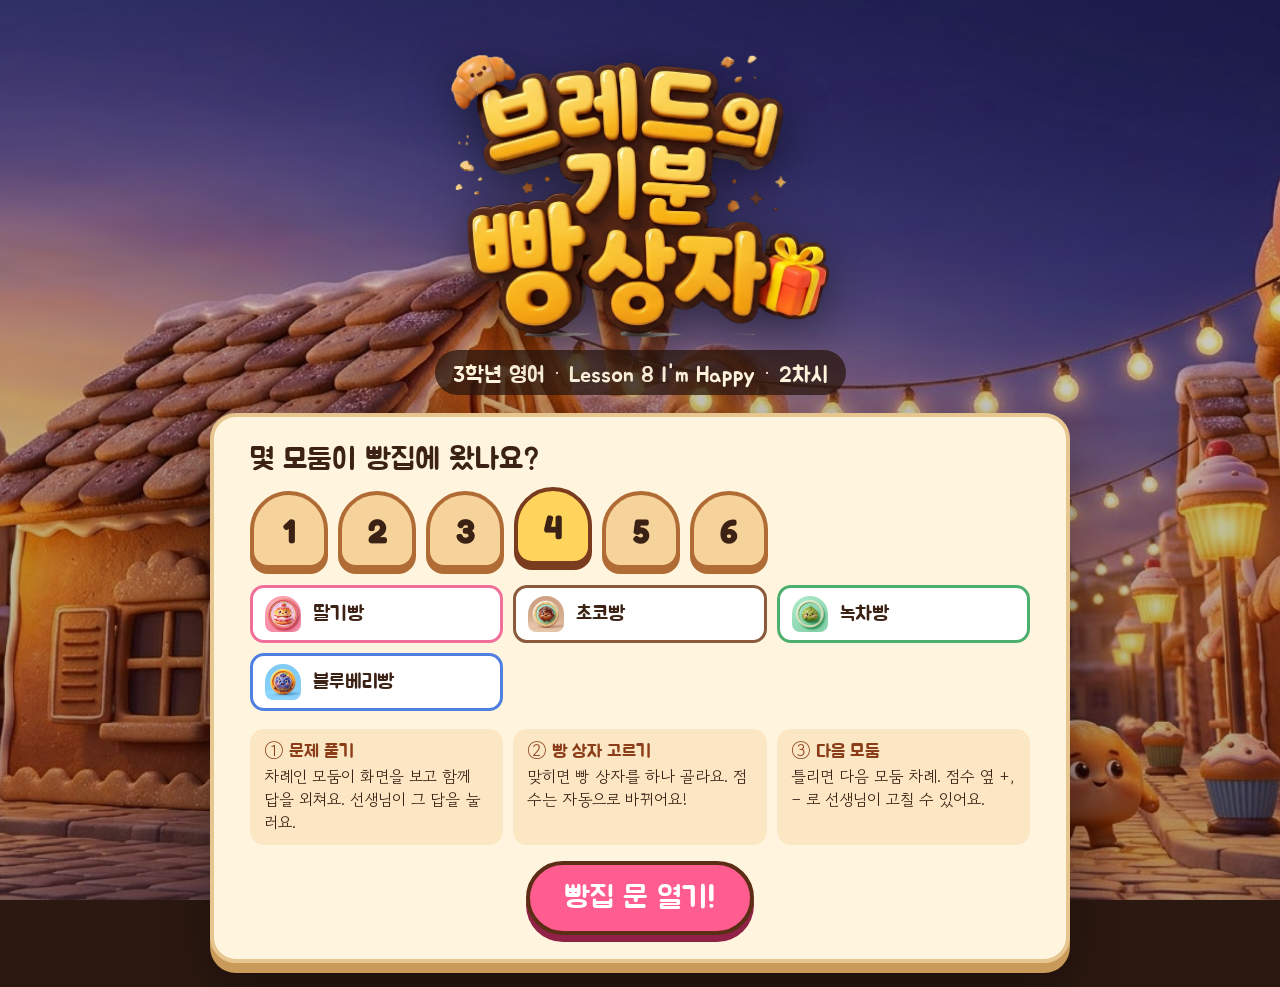
==== commit 1fd7c860: "브레드의 기분 빵 상자: 게임 시작 시 오프닝 영상 먼저 재생 Co-Authored-By: Claude Opus 5.5 <noreply@anthropic.com> Claude-Se" ====
--- a/bread/index.html
+++ b/bread/index.html
@@ -447,10 +447,13 @@
 probe('logo_ending').then(u=>{if(u)$('endLogo').innerHTML=`<img class="logoImg" src="${u}" alt="오늘의 최고 빵집">`;});
 
 /* 오프닝 영상 */
+let introReady=false,afterIntro=null;
 (function(){const v=document.createElement('video');v.preload='metadata';
-  v.onloadedmetadata=()=>{$('introBtn').hidden=false;$('introVideo').src=A+'intro.mp4'};v.src=A+'intro.mp4';})();
-$('introBtn').onclick=()=>{if(bgm)bgm.pause();$('introLayer').hidden=false;const v=$('introVideo');v.currentTime=0;v.play().catch(()=>{})};
-function closeIntro(){const v=$('introVideo');v.pause();$('introLayer').hidden=true;if(bgm&&musicOn)bgm.play().catch(()=>{})}
+  v.onloadedmetadata=()=>{introReady=true;$('introBtn').hidden=false;$('introVideo').src=A+'intro.mp4'};v.src=A+'intro.mp4';})();
+function playIntro(then){afterIntro=then||null;if(bgm)bgm.pause();$('introLayer').hidden=false;const v=$('introVideo');v.currentTime=0;v.play().catch(()=>{})}
+$('introBtn').onclick=()=>playIntro();
+function closeIntro(){const v=$('introVideo');v.pause();$('introLayer').hidden=true;
+  const f=afterIntro;afterIntro=null;if(f)f();else if(bgm&&musicOn)bgm.play().catch(()=>{})}
 $('introSkip').onclick=closeIntro;$('introVideo').onended=closeIntro;
 
 /* ---------- 설정 ---------- */
@@ -465,7 +468,8 @@
   const old=load();$('resumeBtn').hidden=!(old&&old.qCount>0);
 }
 $('startBtn').onclick=()=>{for(let i=0;i<S.n;i++){const v=$('tn'+i).value.trim();S.names[i]=v||TEAM_DEFAULT[i];}
-  S.scores=[0,0,0,0,0,0];S.turn=0;S.deck=[];S.qCount=0;S.cur=null;S.curDone=false;sfx('sfx_fanfare');startGame();};
+  S.scores=[0,0,0,0,0,0];S.turn=0;S.deck=[];S.qCount=0;S.cur=null;S.curDone=false;
+  const go=()=>{sfx('sfx_fanfare');startGame()};if(introReady)playIntro(go);else go();};
 $('resumeBtn').onclick=()=>{const o=load();if(o){S=o;startGame(true)}};
 document.addEventListener('pointerdown',function first(){document.removeEventListener('pointerdown',first);if(!$('setup').hidden)playBgm('bgm_lobby')});
 
